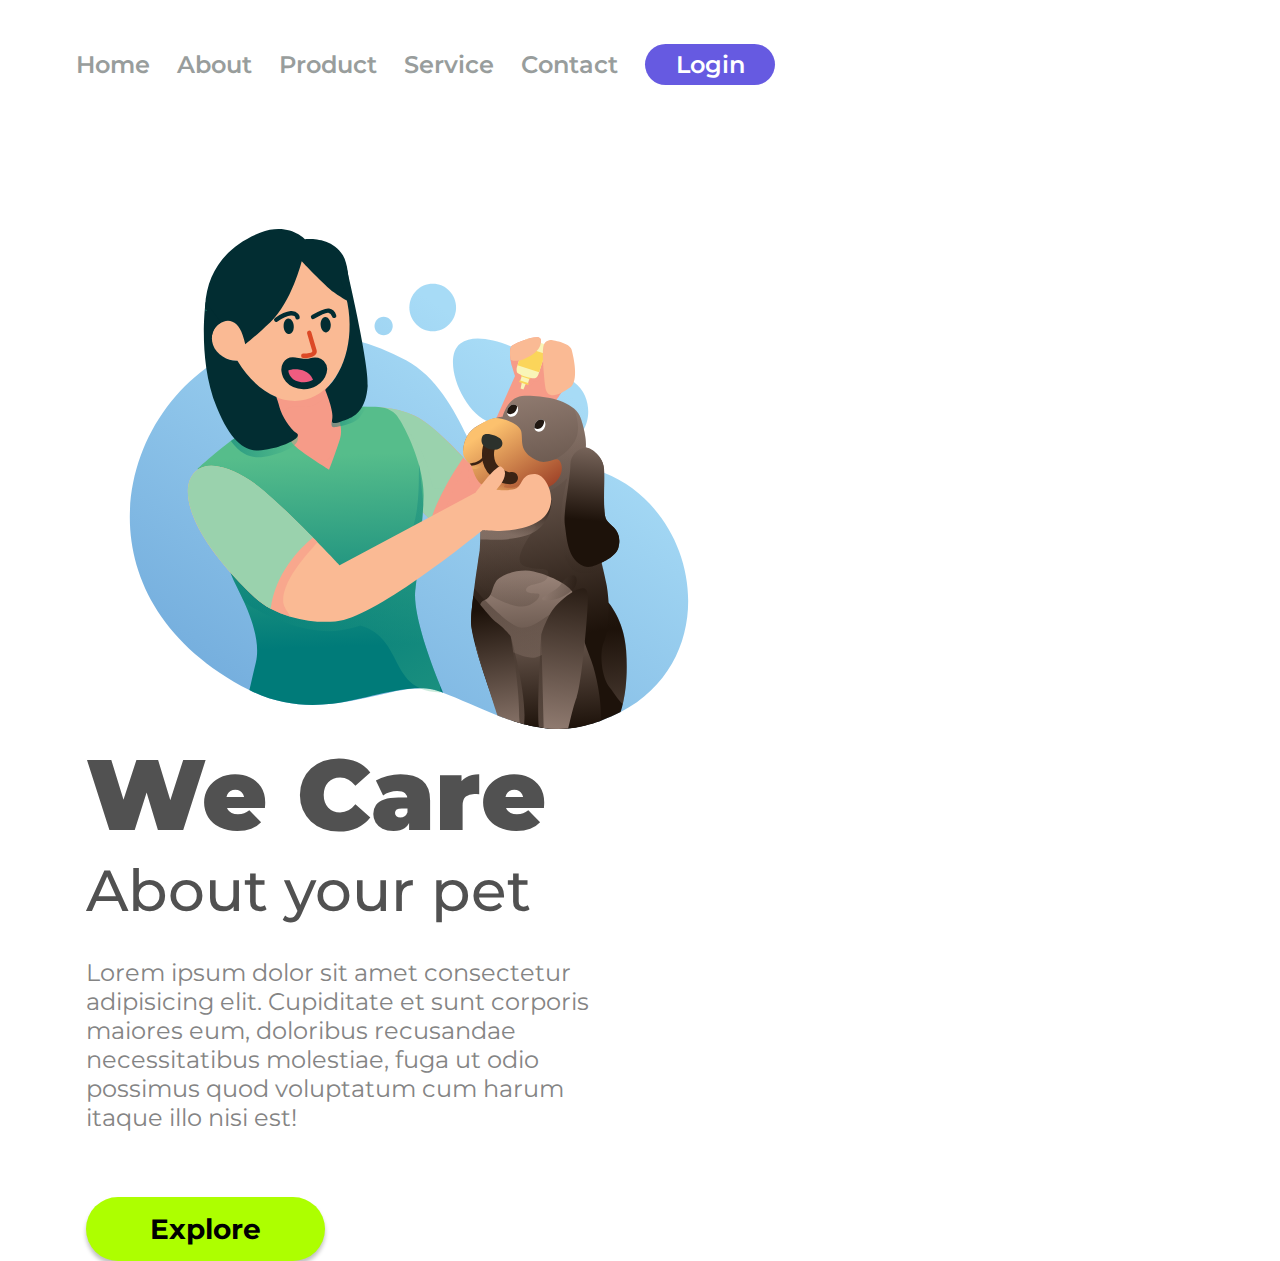
==== Projeto.html @ 174f93cc "Project We Care" ====
<!DOCTYPE html>
<html lang="en">
  <head>
    <meta charset="UTF-8" />
    <meta name="viewport" content="width=device-width, initial-scale=1.0" />
    <title>We care</title>
    <link rel="stylesheet" href="./Projeto.css" />
    <style>
      @import url("https://fonts.googleapis.com/css2?family=Montserrat:ital,wght@0,100..900;1,100..900&display=swap");
    </style>
  </head>
  <body>
    <header>
      <a class="link-header">Home</a>
      <a class="link-header">About</a>
      <a class="link-header">Product</a>
      <a class="link-header">Service</a>
      <a class="link-header">Contact</a>
      <button class="botton-header">Login</button>
    </header>
    <main>
      <img src="./assets/We care.svg" alt="We-care-logo" class="img-logo" />
      <section>
        <h1>We Care</h1>
        <h2>About your pet</h2>
        <p>
          Lorem ipsum dolor sit amet consectetur adipisicing elit. Cupiditate et
          sunt corporis maiores eum, doloribus recusandae necessitatibus
          molestiae, fuga ut odio possimus quod voluptatum cum harum itaque illo
          nisi est!
        </p>
        <button class="botton-main">Explore</button>
      </section>
    </main>
  </body>
</html>
---- Projeto.css ----
* {
  font-family: "Montserrat", sans-serif;
  margin: 0px;
  padding: 0px;
  box-sizing: border-box;
}
header {
  margin: 44px 0 144px 76px;
}
.link-header {
  font-weight: 600;
  line-height: normal;
  font-size: 24px;
  color: #989d9c;
  cursor: pointer;
  margin-right: 23px;
}
.botton-header {
  width: 130px;
  height: 41px;
  background: #665ae1;
  border-radius: 20.5px;
  border: none;
  color: #fff;
  font-size: 24px;
  font-weight: 600;
  line-height: normal;
  cursor: pointer;
}
.img-logo {
  width: 568px;
  height: 500px;
  margin-left: 125px;
  display: inline-block;
}
section {
  display: inline-block;
  margin-left: 86px;
}

h1 {
  color: #515151;
  font-size: 100px;
  font-weight: 900;
  line-height: normal;
}

h2 {
  color: #515151;
  font-size: 58px;
  font-weight: 500;
  line-height: normal;
}

p {
  color: #848484;
  font-weight: 400;
  line-height: normal;
  font-size: 24px;
  width: 515px;
  margin-top: 32px;
  margin-bottom: 65px;

}

.botton-main {
  border-radius: 35px;
  background: #adff00;
  font-size: 28px;
  color: #000;
  width: 239px;
  height: 64px;
  border: none;
  cursor: pointer;
  font-weight: 700;
  line-height: normal;
  box-shadow: 0px 4px 4px 0px rgba(0, 0, 0, 0.25);
}
@media screen and (max-width:780px) {
  header {
   display: none;
  }
  .img-logo{
    width: 100%;
    display: block;
    margin: 99px 10px 10px 10px;
    padding: 20px;
    position: static;
  }
   h1{
    : #515151;
    font-size: 60px;
    line-height: normal;
    width: 100%;
    text-align: justify;
    margin-block: auto;
    margin: -65px 10px -4px -10px;
   }
   h2{
    color: #515151;
    font-size: 31px;
    text-align: justify;
    margin: 0px 0px 0px 16px;
   }
   p{
    display: none;
   }
   .botton-main{
    position: static;
    margin-block: auto;
    margin: 23px 10px 10px 10px;
   }
}
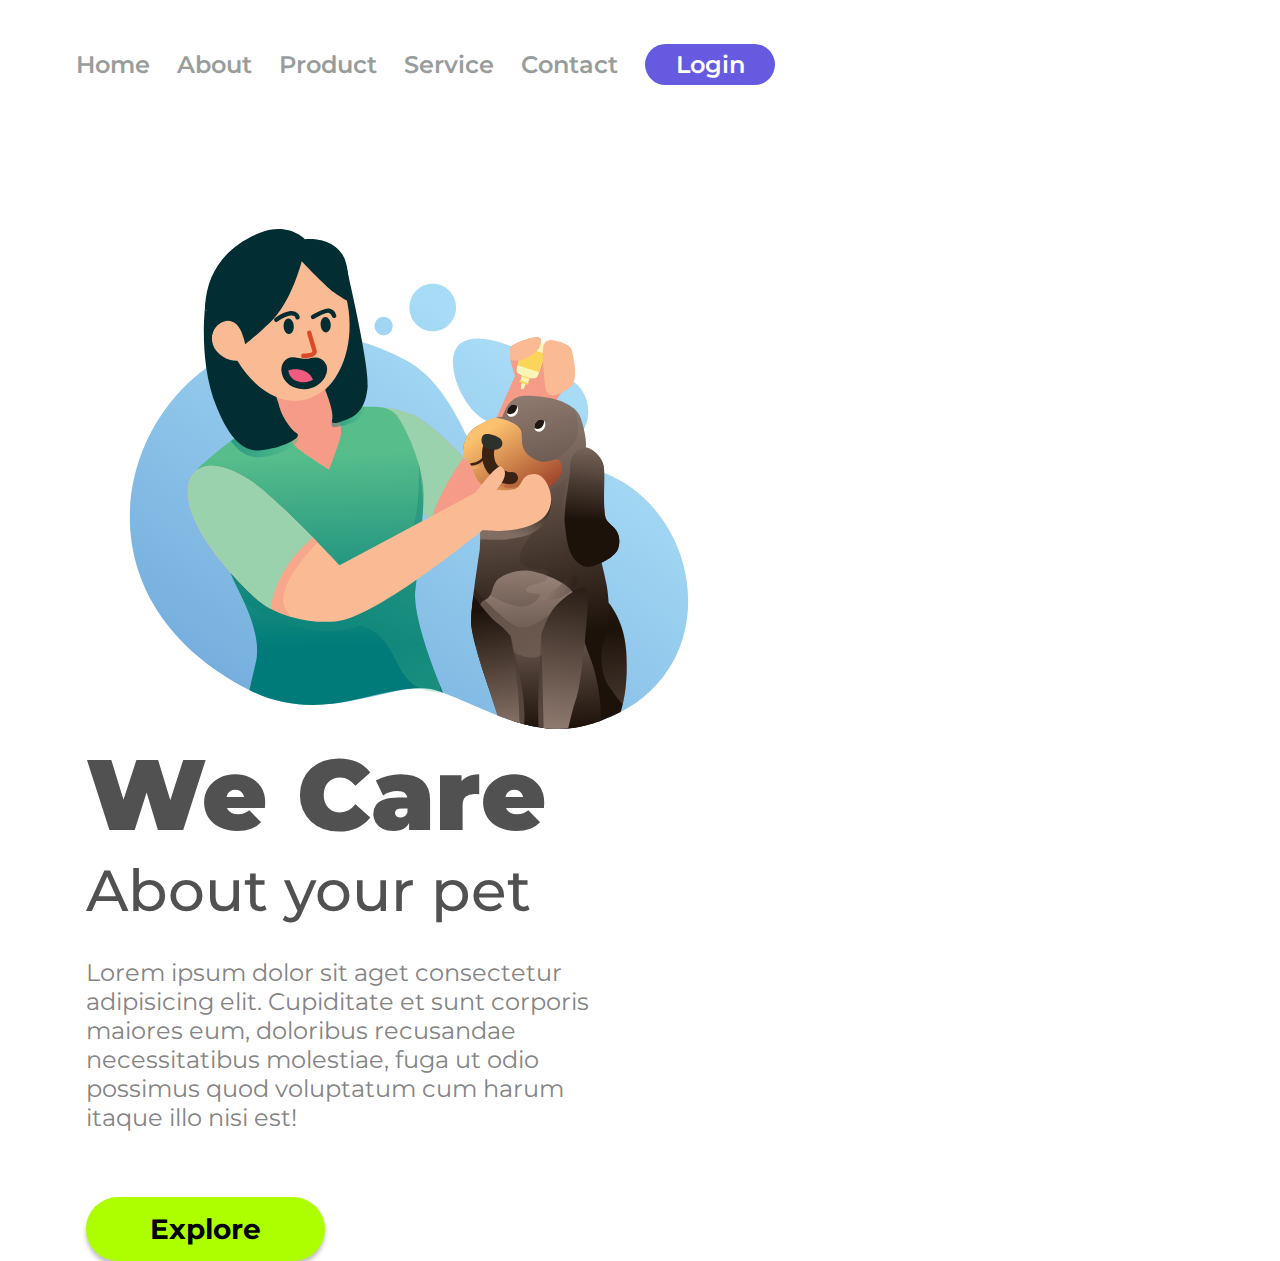
==== commit a80bd60b: "Branch primeira alteração" ====
--- a/Projeto.html
+++ b/Projeto.html
@@ -3,7 +3,7 @@
   <head>
     <meta charset="UTF-8" />
     <meta name="viewport" content="width=device-width, initial-scale=1.0" />
-    <title>We care</title>
+    <title>Project Branch Develop</title>
     <link rel="stylesheet" href="./Projeto.css" />
     <style>
       @import url("https://fonts.googleapis.com/css2?family=Montserrat:ital,wght@0,100..900;1,100..900&display=swap");
@@ -24,7 +24,7 @@
         <h1>We Care</h1>
         <h2>About your pet</h2>
         <p>
-          Lorem ipsum dolor sit amet consectetur adipisicing elit. Cupiditate et
+          Lorem ipsum dolor sit aget consectetur adipisicing elit. Cupiditate et
           sunt corporis maiores eum, doloribus recusandae necessitatibus
           molestiae, fuga ut odio possimus quod voluptatum cum harum itaque illo
           nisi est!
